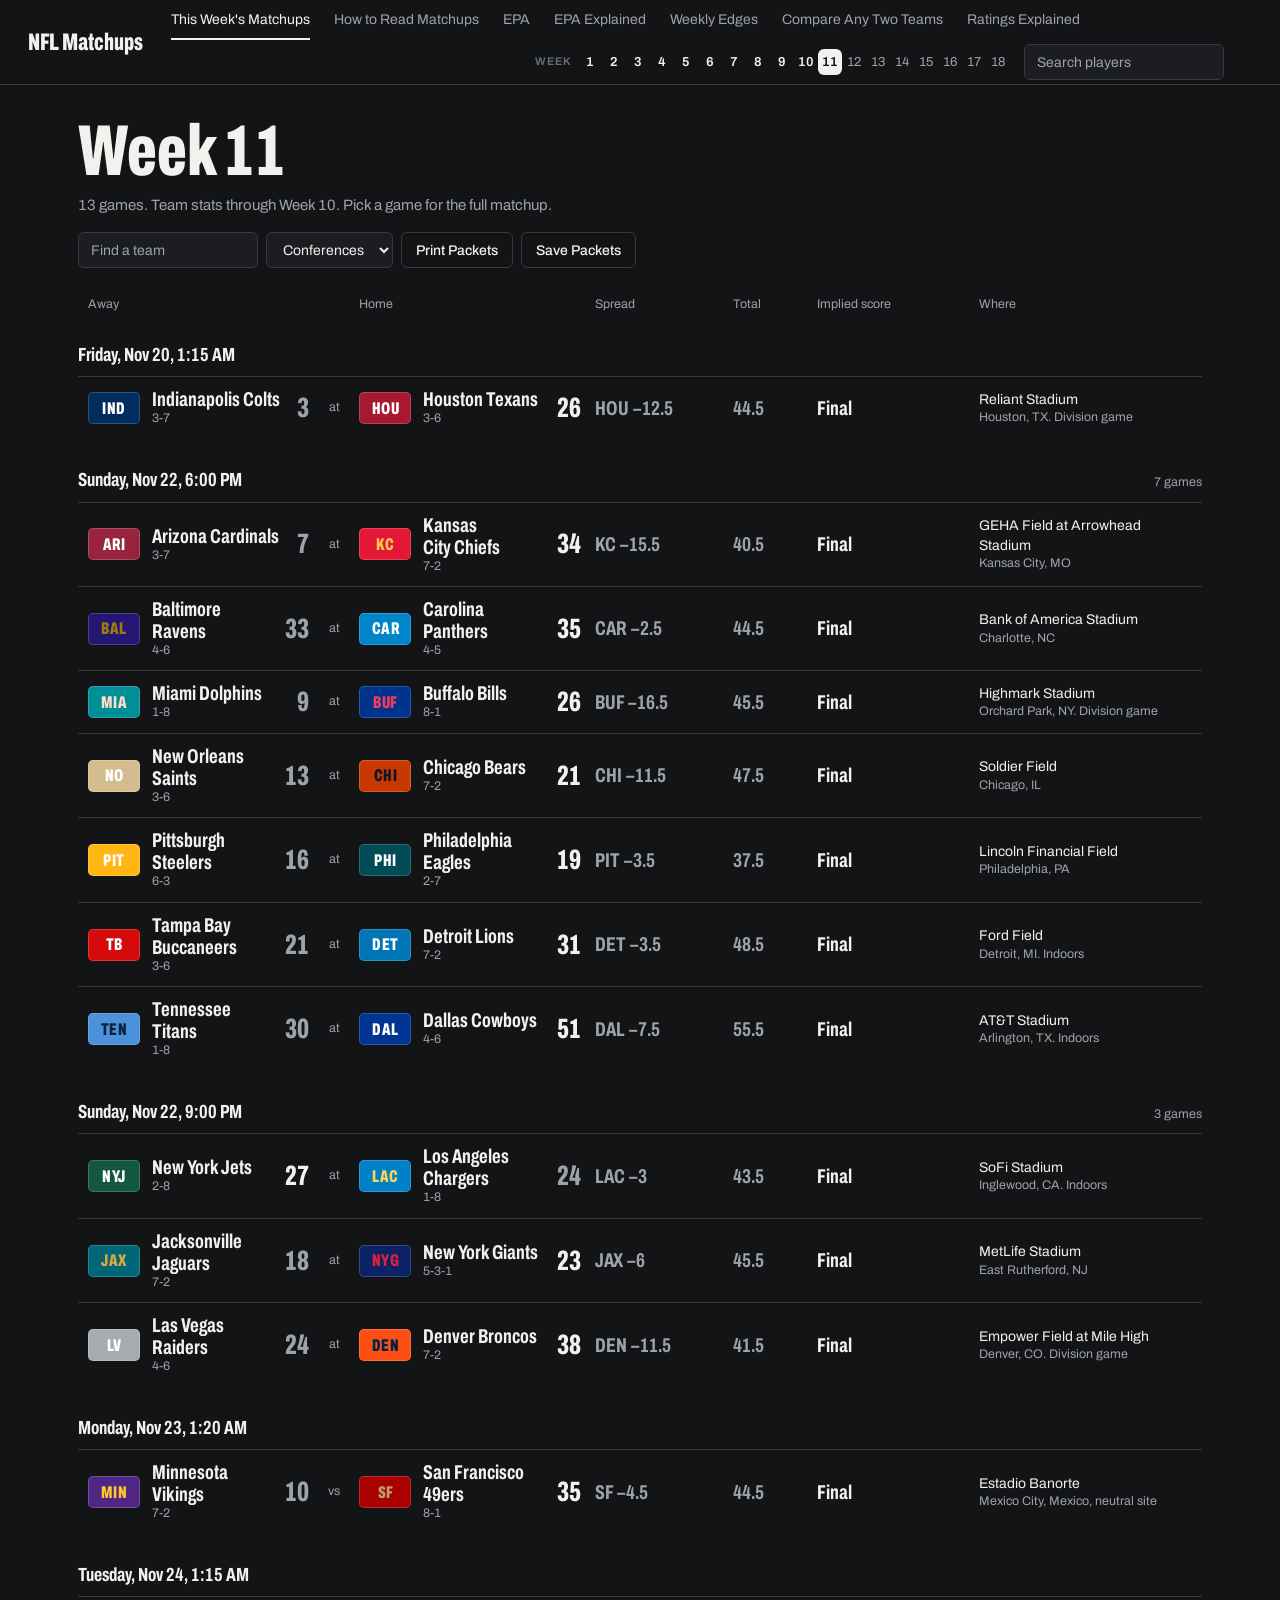
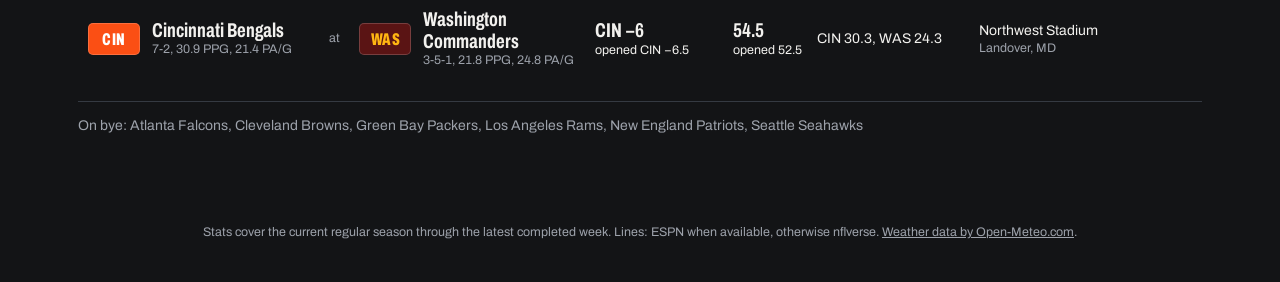
==== index.html @ 1e134bc1 "Player popup: this week's row with the coming opponent's rank Co-Authored-By: Claude Fable 5.2 <nore" ====
<!DOCTYPE html>
<html lang="en">
<head>
<meta charset="UTF-8">
<meta name="viewport" content="width=device-width, initial-scale=1.0">
<link rel="icon" href="favicon.ico" sizes="32x32">
<link rel="icon" href="favicon-192.png" type="image/png" sizes="192x192">
<link rel="apple-touch-icon" href="apple-touch-icon.png">
<title>NFL Matchups</title>
<meta name="description" content="Every NFL game this week on one board: spreads, totals, implied scores and kickoff forecasts, with a full offense-vs-defense breakdown of each matchup.">
<meta property="og:type" content="website">
<meta property="og:site_name" content="NFL Matchups">
<meta property="og:title" content="NFL Matchups">
<meta property="og:description" content="Every NFL game this week on one board: spreads, totals, implied scores and kickoff forecasts, with a full offense-vs-defense breakdown of each matchup.">
<meta property="og:url" content="https://rhyman7.github.io/nfl/">
<meta property="og:image" content="https://rhyman7.github.io/nfl/preview.png">
<meta property="og:image:width" content="1200">
<meta property="og:image:height" content="630">
<meta property="og:image:alt" content="NFL Matchups: every game this week, offense against defense.">
<meta name="twitter:card" content="summary_large_image">
<link rel="preconnect" href="https://fonts.googleapis.com">
<link rel="preconnect" href="https://fonts.gstatic.com" crossorigin>
<link rel="stylesheet" href="https://fonts.googleapis.com/css2?family=Archivo:wdth,wght@62..125,400..800&display=swap">
<link rel="stylesheet" href="style.css?v=202611231915">
</head>
<body data-page="week">
<script src="/site-bar.js"></script>
<header class="topbar">
  <h1><a href="index.html" class="home-link">NFL Matchups</a></h1>
  <nav class="topnav no-print">
    <a href="index.html" class="active"><span class="nav-full">This Week's Matchups</span><span class="nav-short">This Week</span></a>
    <a href="how-to-read.html"><span class="nav-full">How to Read Matchups</span><span class="nav-short">How to Read</span></a>
    <a href="epa.html"><span class="nav-full">EPA</span><span class="nav-short">EPA</span></a>
    <a href="epa-explained.html"><span class="nav-full">EPA Explained</span><span class="nav-short">EPA Explained</span></a>
    <a href="edges.html"><span class="nav-full">Weekly Edges</span><span class="nav-short">Edges</span></a>
    <a href="compare.html"><span class="nav-full">Compare Any Two Teams</span><span class="nav-short">Compare</span></a>
    <a href="ratings.html"><span class="nav-full">Ratings Explained</span><span class="nav-short">Ratings</span></a>
  </nav>
</header>

<main id="app">
  <section class="week-head">
    <div>
      <h2 id="weekTitle" class="week-title">This Week's Matchups</h2>
      <p id="weekSub" class="week-sub"></p>
      <p id="liveNote" class="live-note" hidden></p>
    </div>
    <div class="week-filters">
      <input id="teamSearch" type="search" placeholder="Find a team" aria-label="Find a team">
      <select id="confFilter" aria-label="Conference or division"></select>
      <span id="packetAll" class="packet-actions" hidden>
        <button class="print-btn" type="button" data-pick="print" aria-pressed="false" title="Choose games, then which reports to print">Print Packets</button>
        <button class="print-btn" type="button" data-pick="save" aria-pressed="false" title="Choose games, then which reports to save as one PDF">Save Packets</button>
        <span class="packet-status" aria-live="polite"></span>
      </span>
    </div>
  </section>
  <div id="gameList"><div class="empty-note">Loading games...</div></div>
</main>

<footer class="no-print">
  <p>Stats cover the current regular season through the latest completed week. Lines: ESPN when available, otherwise nflverse. <a href="https://open-meteo.com/" rel="noopener">Weather data by Open-Meteo.com</a>.</p>
</footer>

<script src="teamcolors.js?v=202610191900"></script>
<script src="common.js?v=202611231915"></script>
<script src="live.js?v=202610041900"></script>
<script src="weather.js?v=202611161410"></script>
<script src="matchups.js?v=202611011530"></script>
<script src="packets.js?v=202611132025"></script>
</body>
</html>
---- style.css ----
:root {
  --bg: #131416;
  --panel: #1b1d21;
  --panel-alt: #24272c;
  --border: #353a42;
  --hair: rgba(53, 58, 66, 0.55);
  --text: #f2f1ee;
  --text-dim: #9da2ab;
  --mute: #6b717c;
  --accent: #f2f1ee;
  --accent-soft: #24272c;
  --good: #4ade80;
  --neg: #f87171;
  --good-bg: rgba(74, 222, 128, 0.16);
  --neg-bg: rgba(248, 113, 113, 0.16);
  --live: #dc2626;
  --track: #353a42;
  --radius: 8px;
  --font: "Archivo", "Helvetica Neue", Arial, sans-serif;
  /* a team's colors; each team's element sets its own (teamcolors.js) */
  --tc: #3a3f47;
  --tc-on: #f2f1ee;
  --tc-on2: #f2f1ee;
  --tc-on2s: #f2f1ee;
  --tc-ink: #f2f1ee;
  --tc-inkp: #111318;
}

* { box-sizing: border-box; }

html { -webkit-text-size-adjust: 100%; }

body {
  margin: 0;
  font-family: var(--font);
  font-size: 0.9375rem;
  line-height: 1.4;
  background: var(--bg);
  color: var(--text);
  font-variant-numeric: tabular-nums;
  -webkit-font-smoothing: antialiased;
}

button, input, select { font: inherit; }
[hidden] { display: none !important; }
a { color: inherit; }
:focus-visible { outline: 2px solid var(--text); outline-offset: 2px; }

/* ---------- Top bar ---------- */
.topbar {
  display: grid;
  grid-template-columns: auto minmax(0, 1fr) auto;
  column-gap: 28px;
  align-items: center;
  padding: 0 28px;
  min-height: 64px;
  border-bottom: 1px solid var(--border);
}
.topbar h1 {
  margin: 0;
  font-size: 1.5rem;
  line-height: 1;
  font-stretch: 62%;
  font-weight: 800;
  white-space: nowrap;
}
.home-link { color: inherit; text-decoration: none; }
.topnav { display: flex; align-items: stretch; flex-wrap: wrap; gap: 0 24px; min-height: 64px; }
.topnav a {
  display: flex;
  align-items: center;
  color: var(--text-dim);
  text-decoration: none;
  font-size: 0.875rem;
  white-space: nowrap;
  border-top: 2px solid transparent;
  border-bottom: 2px solid transparent;
}
.topnav > a { min-height: 40px; }
.topnav a:hover { color: var(--text); }
.topnav a.active { color: var(--text); border-bottom-color: var(--accent); }
.topnav .nav-short { display: none; }

/* Week strip: one link per week, right-aligned so the last week sits beside the player
   search. It takes whatever room the top bar has left and scrolls sideways when short. */
.navtools {
  flex: 1 1 auto;      /* wraps to its own row, as one piece, when the first row is full */
  min-width: 0;
  display: flex;
  align-items: center;
  gap: 0 14px;
  min-height: 44px;
}
.weeknav {
  flex: 1 1 auto;
  min-width: 0;
  display: flex;
  align-items: center;
  overflow-x: auto;
  scrollbar-width: none;
}
.topnav.nav-tight .nav-full { display: none; }
.topnav.nav-tight .nav-short { display: inline; }
.weeknav::-webkit-scrollbar { display: none; }
.wk-label {
  flex: none;
  margin-left: auto;   /* pushes the weeks to the right; unlike justify-content it still scrolls */
  padding-right: 6px;
  font-size: 0.6875rem;
  font-weight: 600;
  letter-spacing: 0.08em;
  text-transform: uppercase;
  color: var(--mute);
}
.topnav .weeknav a {
  position: relative;
  flex: none;
  justify-content: center;
  min-width: 24px;
  height: 26px;
  padding: 0 3px;
  border: 0;
  border-radius: 6px;
  font-size: 0.8125rem;
  font-weight: 600;
  color: var(--text);
}
.topnav .weeknav a.next { font-weight: 400; color: var(--text-dim); }
.topnav .weeknav a.now { box-shadow: inset 0 0 0 1px var(--text-dim); }
.topnav .weeknav a:hover { background: var(--panel-alt); color: var(--text); }
.topnav .weeknav a.sel { background: var(--accent); color: var(--bg); box-shadow: none; }
.wk-pre { position: absolute; width: 1px; height: 1px; overflow: hidden; clip-path: inset(50%); white-space: nowrap; }
.navtools .psearch { flex: none; margin-left: 0; }

.league-link {
  display: inline-flex;
  align-items: center;
  height: 36px;
  padding: 0 14px;
  border: 1px solid var(--accent);
  border-radius: 6px;
  color: var(--text);
  text-decoration: none;
  font-size: 0.875rem;
  font-weight: 500;
  white-space: nowrap;
}
.league-link:hover { background: var(--panel-alt); }

main {
  max-width: 1180px;
  margin: 0 auto;
  padding: 32px 28px 56px;
}

/* ---------- Buttons and fields ---------- */
.print-btn {
  display: inline-flex;
  align-items: center;
  height: 36px;
  padding: 0 14px;
  background: transparent;
  color: var(--text);
  border: 1px solid var(--border);
  border-radius: 6px;
  font-size: 0.875rem;
  font-weight: 500;
  text-decoration: none;
  white-space: nowrap;
  cursor: pointer;
}
.print-btn:hover { background: var(--panel-alt); }
.print-btn:disabled { opacity: 0.5; cursor: default; }
a.pdf-btn[hidden] { display: none; }
.bar-actions { display: flex; gap: 8px; flex-wrap: wrap; justify-content: flex-end; }
.print-btn-single { height: 32px; }

.week-filters input[type="search"], .week-filters select, .picker select, .psearch input,
.prop-inputs select, .prop-inputs input {
  height: 36px;
  padding: 0 12px;
  background: var(--panel);
  color: var(--text);
  border: 1px solid var(--border);
  border-radius: 6px;
  font-size: 0.875rem;
}
.week-filters input::placeholder, .psearch input::placeholder { color: var(--text-dim); }

/* ---------- Team block ---------- */
.slab {
  display: inline-grid;
  place-items: center;
  flex: none;
  width: 52px;
  height: 32px;
  border-radius: 5px;
  background: var(--tc);
  color: var(--tc-on2);
  font-size: 1.0625rem;
  line-height: 1;
  font-stretch: 62%;
  font-weight: 800;
  letter-spacing: 0.02em;
  box-shadow: inset 0 0 0 1px rgba(255, 255, 255, 0.18);
  -webkit-print-color-adjust: exact;
  print-color-adjust: exact;
}
.slab.long { font-size: 0.875rem; letter-spacing: 0; }
.tc { color: var(--tc-ink); }

/* ---------- AP rank tag ---------- */
.ap-rank {
  display: inline-block;
  margin-right: 5px;
  font-size: 0.68em;
  font-weight: 600;
  font-stretch: 100%;
  opacity: 0.75;
  vertical-align: 0.1em;
}

/* ---------- Week board ---------- */
.week-head {
  display: flex;
  justify-content: space-between;
  align-items: flex-end;
  gap: 16px 24px;
  flex-wrap: wrap;
  margin-bottom: 28px;
}
.week-title { margin: 0; font-size: 4.5rem; line-height: 0.95; font-stretch: 62%; font-weight: 800; }
.week-sub { margin: 10px 0 0; color: var(--text-dim); }
.week-filters { display: flex; gap: 8px; align-items: center; flex-wrap: wrap; }
.week-filters input[type="search"] { width: 180px; }
.ranked-toggle { display: flex; gap: 8px; align-items: center; min-height: 36px; padding: 0 6px; font-size: 0.875rem; cursor: pointer; }
.ranked-toggle input { width: 18px; height: 18px; margin: 0; accent-color: var(--text); }
.live-note { margin: 6px 0 0; font-size: 0.8125rem; color: var(--text); }

.board-cols, .game-row {
  display: grid;
  grid-template-columns: minmax(0, 1.35fr) 22px minmax(0, 1.35fr) 124px 70px 148px minmax(0, 1.3fr);
  column-gap: 14px;
  align-items: center;
}
.board-cols { padding: 0 10px; font-size: 0.78rem; color: var(--text-dim); }
.day-label {
  display: flex;
  align-items: baseline;
  gap: 10px;
  margin: 0;
  padding: 28px 0 8px;
  font-size: 1.1875rem;
  font-stretch: 68%;
  font-weight: 700;
}
.day-count { margin-left: auto; font-size: 0.78rem; font-weight: 400; font-stretch: 100%; color: var(--text-dim); }
.game-row {
  padding: 11px 10px;
  border-top: 1px solid var(--border);
  color: var(--text);
  text-decoration: none;
}
.game-row:hover { background: var(--panel); }
.gr-team { display: flex; align-items: center; gap: 12px; min-width: 0; }
.gr-tx { min-width: 0; flex: 1; }
.gr-name { font-size: 1.25rem; line-height: 1.1; font-stretch: 68%; font-weight: 700; text-wrap: balance; }
.gr-sub { font-size: 0.78rem; color: var(--text-dim); }
.gr-score { margin-left: auto; font-size: 1.75rem; line-height: 1; font-stretch: 62%; font-weight: 800; }
.gr-team.lost .gr-score { color: var(--text-dim); }
.gr-at { text-align: center; font-size: 0.78rem; color: var(--text-dim); }
.gr-big { font-size: 1.25rem; line-height: 1.15; font-stretch: 68%; font-weight: 700; }
.gr-move { color: var(--accent); }
.game-row.done .gr-spread, .game-row.done .gr-total { color: var(--text-dim); }
/* a later week's games (week strip) are a plain list, not links */
.game-row.upcoming, .game-row.upcoming:hover { background: none; cursor: default; }
.gr-implied, .gr-where { min-width: 0; font-size: 0.875rem; }
.gr-note { color: var(--text); }
.ou-pre, .imp-pre { display: none; }
.game-sit { color: var(--text); }
.poss { margin-left: 6px; font-size: 0.6em; vertical-align: 0.2em; }
.hero-score .poss { margin-left: 8px; font-size: 0.875rem; vertical-align: middle; }
.bye-note { margin: 20px 0 0; padding-top: 14px; border-top: 1px solid var(--border); color: var(--text-dim); font-size: 0.875rem; }

/* ---------- Matchup page: scorebug ---------- */
.matchup-bar { display: flex; justify-content: space-between; align-items: center; gap: 12px; flex-wrap: wrap; margin-bottom: 16px; }
.back-link { color: var(--text-dim); text-decoration: none; font-size: 0.875rem; }
.back-link:hover { color: var(--text); }
.mh-week { margin-bottom: 8px; font-size: 0.875rem; color: var(--text-dim); }
.game-hero {
  display: grid;
  grid-template-columns: minmax(0, 1fr) 280px minmax(0, 1fr);
  border: 1px solid var(--border);
  border-radius: var(--radius);
  overflow: hidden;
}
.hero-team {
  display: grid;
  grid-template-columns: minmax(0, 1fr) auto;
  grid-template-areas: "side side" "name score" "rec rec";
  align-content: center;
  align-items: center;
  gap: 6px 16px;
  padding: 26px 30px;
  min-width: 0;
  background: var(--tc);
  color: var(--tc-on2);
  -webkit-print-color-adjust: exact;
  print-color-adjust: exact;
}
.hero-team[data-side="home"] {
  grid-template-columns: auto minmax(0, 1fr);
  grid-template-areas: "side side" "score name" "rec rec";
  text-align: right;
}
.hero-side { grid-area: side; font-size: 0.8125rem; font-weight: 600; color: var(--tc-on2s); }
.hero-name { grid-area: name; min-width: 0; font-size: 2.875rem; line-height: 0.95; font-stretch: 62%; font-weight: 800; text-wrap: balance; overflow-wrap: break-word; }
.hero-rec { grid-area: rec; font-size: 0.875rem; font-weight: 500; color: var(--tc-on2s); }
.hero-score { grid-area: score; font-size: 3.75rem; line-height: 0.9; font-stretch: 62%; font-weight: 800; }
.hero-score[hidden] { display: none; }
.hero-score.lost { opacity: 0.6; }
.hero-mid {
  display: flex;
  flex-direction: column;
  align-items: center;
  justify-content: center;
  gap: 2px;
  padding: 22px 16px;
  background: var(--panel);
  text-align: center;
}
.hero-live { margin-bottom: 8px; font-size: 0.875rem; font-weight: 600; }
.hero-line { font-size: 2.75rem; line-height: 1; font-stretch: 62%; font-weight: 800; }
.hero-total { margin-top: 4px; font-size: 1.375rem; font-stretch: 68%; font-weight: 700; }
.hero-info { font-size: 0.78rem; color: var(--text-dim); }
.hero-implied { margin-top: 8px; }
.hero-move { color: var(--accent); }
.hero-facts {
  display: flex;
  flex-wrap: wrap;
  justify-content: space-between;
  gap: 6px 24px;
  padding: 12px 4px;
  border-bottom: 1px solid var(--border);
  font-size: 0.875rem;
  color: var(--text-dim);
}
.hero-ref { padding: 8px 4px 0; font-size: 0.78rem; color: var(--text-dim); }
/* the value board's line, bets and links under the header (from fb-value-board's feed) */
.hero-board {
  display: flex; flex-wrap: wrap; align-items: baseline; gap: 6px 18px;
  margin-top: 10px; padding: 10px 12px; border: 1px solid var(--border); border-radius: 6px;
  font-size: 0.875rem; color: var(--text-dim);
}
.hero-board b { color: var(--text); }
.vb-lbl { font-weight: 700; color: var(--text); text-transform: uppercase; letter-spacing: 0.04em; font-size: 0.72rem; }
.vb-bet { white-space: nowrap; color: var(--text); font-weight: 600; padding: 1px 6px; border-radius: 4px; background: rgba(250, 204, 21, 0.16); }
.vb-none { color: var(--text-dim); }
.vb-links { margin-left: auto; }
.vb-links a { color: var(--accent); }
.gr-board { margin-top: 3px; font-size: 0.74rem; color: var(--text-dim); }
.gr-board b { color: var(--text); font-weight: 600; }
.gr-board .vb-bet { font-size: 0.72rem; padding: 0 4px; }
.prop-note { margin-top: 6px; }
@media print { .hero-board, .gr-board { display: none !important; } }

/* ---------- Sections, head to head, betting ---------- */
.section-title { margin: 40px 0 12px; font-size: 1.625rem; line-height: 1.1; font-stretch: 62%; font-weight: 800; }
.edge-grid { display: grid; grid-template-columns: repeat(2, minmax(0, 1fr)); gap: 16px; }
.edge-panel {
  min-width: 0;
  padding: 18px 20px 12px;
  background: var(--panel);
  border: 1px solid var(--border);
  border-radius: var(--radius);
  overflow-x: auto;
}
.edge-panel h4 { margin: 0 0 14px; font-size: 1.0625rem; font-weight: 600; }
.tape {
  display: grid;
  grid-template-columns: 104px 92px minmax(0, 1fr) minmax(0, 1fr) 92px 44px;
  column-gap: 10px;
  align-items: center;
  padding: 7px 0;
  border-top: 1px solid var(--hair);
  font-size: 0.875rem;
}
.tape-h { padding-top: 0; border-top: 0; font-size: 0.78rem; color: var(--text-dim); }
.tape .lbl { color: var(--text-dim); }
.tape .num { text-align: right; }
.tape .edge b { white-space: nowrap; font-size: 0.9375rem; font-stretch: 68%; font-weight: 700; }
.tape .edge .even { color: var(--text-dim); }
.rk { color: var(--text-dim); font-size: 0.78rem; }
.tl { display: flex; justify-content: flex-end; padding-right: 3px; border-right: 1px solid var(--text); }
.tr { display: flex; }
.tb { display: block; height: 10px; border-radius: 2px; background: var(--mute); -webkit-print-color-adjust: exact; print-color-adjust: exact; }
.tb.on { background: var(--tc-ink); }
.edge-key { max-width: 78ch; margin: 10px 0 0; font-size: 0.78rem; color: var(--text-dim); }
.tape-group {
  padding: 14px 0 4px;
  font-size: 0.6875rem;
  font-weight: 600;
  letter-spacing: 0.08em;
  text-transform: uppercase;
  color: var(--text-dim);
}

/* ---------- How to Read Matchups ---------- */
.learn-lede b { color: var(--text); }
.learn-controls { align-items: center; }
.learn-lbl { font-size: 0.8125rem; color: var(--text-dim); }
.learn-controls select { height: 36px; padding: 0 12px; background: var(--panel); color: var(--text); border: 1px solid var(--border); border-radius: 6px; font-size: 0.875rem; }
.learn-btn { display: inline-flex; align-items: center; height: 36px; padding: 0 14px; background: var(--text); color: var(--bg); border-radius: 6px; font-size: 0.875rem; font-weight: 600; text-decoration: none; white-space: nowrap; }
.learn-btn:hover { filter: brightness(0.92); }
.learn-jump { display: flex; flex-wrap: wrap; gap: 8px; margin: -8px 0 36px; }
.learn-jump a { display: inline-flex; align-items: center; gap: 8px; min-height: 36px; padding: 0 12px; border: 1px solid var(--border); border-radius: 6px; color: var(--text-dim); font-size: 0.8125rem; text-decoration: none; }
.learn-jump a:hover { color: var(--text); background: var(--panel-alt); }
.learn-jump .lm { background: var(--panel-alt); color: var(--text); }
.lm { display: inline-grid; place-items: center; flex: none; width: 22px; height: 22px; border-radius: 11px; background: var(--text); color: var(--bg); font-size: 0.6875rem; font-weight: 800; font-stretch: 100%; line-height: 1; letter-spacing: 0; text-transform: none; vertical-align: middle; }
.lm-in { width: 18px; height: 18px; border-radius: 9px; font-size: 0.625rem; margin-left: 4px; }
.learn-sec { margin-bottom: 48px; scroll-margin-top: 16px; }
.learn-head { display: flex; flex-wrap: wrap; align-items: baseline; gap: 4px 12px; margin-bottom: 14px; }
.learn-num { font-size: 0.8125rem; font-weight: 700; color: var(--mute); }
.learn-head h3 { margin: 0; font-size: 1.9rem; line-height: 1; font-stretch: 68%; font-weight: 800; }
.learn-sub { font-size: 0.875rem; color: var(--text-dim); }
.learn-row { display: flex; flex-wrap: wrap; align-items: flex-start; gap: 24px; }
.learn-ex { flex: 999 1 600px; min-width: 0; }
.learn-notes { flex: 1 1 320px; margin: 0; padding: 0; list-style: none; display: flex; flex-direction: column; gap: 14px; }
.learn-notes li { display: grid; grid-template-columns: 26px minmax(0, 1fr); gap: 10px; }
.learn-notes b { display: block; font-size: 0.9375rem; }
.learn-row.wide { flex-direction: column; align-items: stretch; }
.learn-row.wide .learn-ex { flex: none; width: 100%; }
.learn-row.wide .learn-notes { flex: none; display: grid; grid-template-columns: repeat(auto-fit, minmax(260px, 1fr)); gap: 16px 24px; }
.learn-notes p { margin: 2px 0 0; font-size: 0.875rem; color: var(--text-dim); line-height: 1.5; }
.learn-gloss { display: grid; grid-template-columns: repeat(auto-fit, minmax(240px, 1fr)); gap: 10px; margin-top: 18px; }
.learn-gloss div { padding: 12px 14px; background: var(--panel); border: 1px solid var(--hair); border-radius: var(--radius); }
.learn-gloss b { display: block; font-size: 0.875rem; }
.learn-gloss span { font-size: 0.8125rem; color: var(--text-dim); }
.learn-card { margin: 0; }
.learn-card .usage-block { margin-bottom: 0; }
.learn-split { display: flex; flex-wrap: wrap; gap: 14px; align-items: flex-start; }
.learn-split > .learn-card { flex: 1 1 340px; min-width: 0; }
.learn-tip { flex: 1 1 300px; min-width: 0; padding: 12px 12px 10px; background: var(--panel-alt); border: 1px solid var(--border); border-radius: var(--radius); overflow-x: auto; }
.learn-tip table { width: auto; min-width: 100%; font-size: 0.8125rem; }
.learn-tip th, .learn-tip td { padding: 3px 7px; }
.learn-tip .ptip-foot { display: none; }
.learn-prop { margin: 10px 0 0; font-size: 0.875rem; }
.learn-sum { display: flex; flex-wrap: wrap; align-items: center; justify-content: space-between; gap: 12px 24px; padding: 18px 20px; background: var(--panel); border: 1px solid var(--border); border-radius: var(--radius); }
.learn-sum > div { flex: 1 1 520px; }
.learn-sum b { font-size: 1.0625rem; }
.learn-sum p { margin: 4px 0 0; color: var(--text-dim); line-height: 1.5; }

/* Pace and tendency (matchup page, under Head to Head) */
.pace-panel {
  margin-top: 16px;
  padding: 16px 20px 12px;
  background: var(--panel);
  border: 1px solid var(--border);
  border-radius: var(--radius);
}
.pace-head { display: flex; flex-wrap: wrap; align-items: baseline; justify-content: space-between; gap: 4px 16px; margin-bottom: 6px; }
.pace-head h4 { margin: 0; font-size: 1.0625rem; font-weight: 600; }
.pace-sum { font-size: 0.8125rem; color: var(--text-dim); }
.pace-sum b { color: var(--text); }
.pace-scroll { overflow-x: auto; }
.pace-panel table { min-width: 520px; }
.pace-team { display: inline-flex; align-items: center; gap: 10px; }
.pace-team .slab { width: 44px; height: 26px; font-size: 0.9375rem; }

/* Usage (team card) */
.usage-block { margin: 0 0 20px; }
.usage-block > h4 { margin: 0 0 4px 8px; font-size: 0.9375rem; font-weight: 600; }
.usage-block th, .usage-block td { padding: 7px 6px; }
.usage-block .pos-cell { font-size: 0.78rem; color: var(--text-dim); }
.share { display: inline-block; width: 64px; height: 8px; margin-right: 8px; vertical-align: 1px; border-radius: 2px; background: var(--track); }
.share i { display: block; height: 8px; border-radius: 2px; background: var(--tc-ink); -webkit-print-color-adjust: exact; print-color-adjust: exact; }
.trend { color: var(--text-dim); white-space: nowrap; }
.trend.up { color: #7cb6ff; }
.trend.down { color: #ff9a5c; }
.usage-carries { display: flex; flex-wrap: wrap; align-items: center; gap: 8px; margin: 10px 0 0 8px; }
.usage-carries .lbl { font-size: 0.8125rem; color: var(--text-dim); }
.usage-chip { display: inline-flex; align-items: center; gap: 8px; min-height: 32px; padding: 0 12px; border: 1px solid var(--border); border-radius: 6px; font-size: 0.8125rem; }
.usage-block .bet-note { margin-left: 8px; }
.edge-table td { padding: 7px 6px; }
.edge-table td.lbl { color: var(--text-dim); }

.bet-panel { padding-bottom: 10px; }
.bet-panel h4 { margin: 0; font-size: 1.375rem; line-height: 1.1; font-stretch: 68%; font-weight: 700; color: var(--tc-ink); }
.bet-chips {
  display: grid;
  grid-template-columns: repeat(6, minmax(0, 1fr));
  gap: 12px;
  margin: 12px 0 14px;
  padding: 12px 0;
  border-top: 1px solid var(--border);
  border-bottom: 1px solid var(--border);
}
.bet-chip { display: flex; flex-direction: column; gap: 1px; min-width: 0; }
.bet-chip .lbl { font-size: 0.78rem; color: var(--text-dim); }
.bet-chip b { font-size: 1.1875rem; font-stretch: 68%; font-weight: 700; }
.bet-chip .rk { min-height: 1.1em; }
.tag {
  display: inline-block;
  min-width: 22px;
  padding: 1px 6px;
  border-radius: 4px;
  font-size: 0.75rem;
  font-weight: 700;
  text-align: center;
}
.tag.W { background: var(--good-bg); color: var(--good); }
.tag.L { background: var(--neg-bg); color: var(--neg); }
.tag.P { background: var(--track); color: var(--text-dim); }

/* ---------- Tables ---------- */
table { width: 100%; border-collapse: collapse; font-size: 0.875rem; }
th, td { padding: 7px 8px; text-align: left; white-space: nowrap; }
th { color: var(--text-dim); font-size: 0.78rem; font-weight: 500; border-bottom: 1px solid var(--border); }
td { border-bottom: 1px solid var(--hair); }
tbody tr:last-child td { border-bottom: 0; }
td.num, th.num { text-align: right; }

/* ---------- Team card ---------- */
#teamCards, .m-cards { display: flex; flex-direction: column; gap: 20px; }
.team-card {
  padding: 22px 24px 24px;
  background: var(--panel);
  border: 1px solid var(--border);
  border-radius: var(--radius);
}
.team-card-header { display: flex; align-items: center; gap: 16px 28px; flex-wrap: wrap; margin-bottom: 18px; }
.team-name-block { display: flex; align-items: center; gap: 14px; flex-wrap: wrap; min-width: 0; margin-right: auto; }
.team-name-block h2 { margin: 0; font-size: 2rem; line-height: 1; font-stretch: 62%; font-weight: 800; color: var(--tc-ink); }
.record { font-size: 1.375rem; line-height: 1; font-stretch: 68%; font-weight: 700; }
.record b { font-weight: inherit; }
.record .conf { margin-left: 8px; font-size: 0.875rem; font-stretch: 100%; font-weight: 400; color: var(--text-dim); }
.rating-badges { display: flex; gap: 28px; }
.badge { display: flex; flex-direction: column; gap: 1px; }
.badge .label { font-size: 0.78rem; color: var(--text-dim); }
.badge .value { font-size: 1.1875rem; font-stretch: 68%; font-weight: 700; }
.pos, .badge .value.pos { color: var(--good); }
.neg, .badge .value.neg { color: var(--neg); }

.stat-columns { display: grid; grid-template-columns: minmax(0, 1fr) 200px minmax(0, 1fr); gap: 14px; margin-bottom: 22px; }
.stat-col { padding: 16px; background: var(--panel-alt); border-radius: 6px; }
.stat-col h3 { margin: 0 0 10px; font-size: 0.9375rem; font-weight: 600; text-align: center; }
.gauges { display: flex; gap: 10px 40px; justify-content: center; flex-wrap: wrap; }
.gauge-block { width: 120px; text-align: center; }
.g-track { stroke: var(--track); }
.g-arc { stroke: var(--tc-ink); }
.g-needle { stroke: var(--text); }
.g-hub { fill: var(--text); }
.gauge-value { font-size: 1.625rem; line-height: 1.1; font-stretch: 62%; font-weight: 800; }
.gauge-label, .gauge-rank { font-size: 0.78rem; color: var(--text-dim); }
.mini-stats {
  display: grid;
  grid-template-columns: repeat(3, minmax(0, 1fr));
  gap: 8px;
  margin-top: 14px;
  padding-top: 12px;
  border-top: 1px solid var(--border);
  text-align: center;
}
.mini-stat .val { font-size: 1.1875rem; font-stretch: 68%; font-weight: 700; }
.mini-stat .lbl, .mini-stat .avg { font-size: 0.78rem; color: var(--text-dim); }
.center-col { display: flex; flex-direction: column; justify-content: center; gap: 14px; text-align: center; }
.rank-line .lbl { font-size: 0.78rem; color: var(--text-dim); }
.rank-line .val { font-size: 1.375rem; font-stretch: 68%; font-weight: 700; }
.rank-line .val span { font-size: 0.875rem; font-stretch: 100%; font-weight: 500; color: var(--text-dim); }

.tables-row { display: grid; grid-template-columns: repeat(3, minmax(0, 1fr)); gap: 20px; margin-bottom: 20px; }
.table-block { min-width: 0; overflow-x: auto; }
.table-block h4 { margin: 0 0 4px 8px; font-size: 0.9375rem; font-weight: 600; }
.tables-row th, .tables-row td { padding: 7px 6px; }
.tables-row td:first-child { white-space: normal; }
/* a table carrying the value board's Typical column (Nov 18, 2026) has one more column to fit */
.tables-row .has-typ th, .tables-row .has-typ td { padding: 7px 3px; }
.tables-row .has-typ th { font-size: 0.72rem; }
td.typ { color: var(--text); font-weight: 600; }
.defpos-row { display: grid; grid-template-columns: repeat(2, minmax(0, 1fr)); gap: 10px; }
.defpos-block {
  display: grid;
  grid-template-columns: minmax(0, 1.2fr) minmax(0, 3fr);
  gap: 8px;
  align-items: baseline;
  padding: 10px 14px;
  background: var(--panel-alt);
  border-radius: 6px;
}
.defpos-block h4 { margin: 0; font-size: 0.875rem; font-weight: 600; }
.defpos-stats { display: grid; grid-template-columns: repeat(3, minmax(0, 1fr)); gap: 8px; }
.defpos-stats .item { display: flex; align-items: baseline; gap: 5px; }
.defpos-stats .item .val { font-size: 1.125rem; font-stretch: 68%; font-weight: 700; }
.defpos-stats .item .lbl { font-size: 0.78rem; color: var(--text-dim); }

/* ---------- Team vs Team picker ---------- */
.matchup-picker { display: flex; align-items: flex-end; gap: 16px; flex-wrap: wrap; margin-bottom: 28px; }
.picker { display: flex; flex-direction: column; gap: 6px; }
.picker label { font-size: 0.78rem; color: var(--text-dim); }
.picker select { min-width: 240px; cursor: pointer; }
.vs { padding-bottom: 8px; font-size: 0.875rem; color: var(--text-dim); }
.matchup-picker .print-btn { margin-left: auto; }

footer { padding: 20px 28px 28px; text-align: center; font-size: 0.78rem; color: var(--text-dim); }
.empty-note { padding: 20px; text-align: center; font-size: 0.875rem; color: var(--text-dim); }
.empty-note a { color: var(--text); }
.print-hide { display: none !important; }

/* ---------- Live scores and box score ---------- */
.live-badge, .final-badge {
  display: inline-block;
  padding: 1px 6px;
  border-radius: 4px;
  font-size: 0.72rem;
  font-weight: 700;
  font-stretch: 100%;
  line-height: 1.4;
  vertical-align: 0.15em;
}
.live-badge { background: var(--live); color: #fff; }
.final-badge { background: var(--panel-alt); color: var(--text-dim); border: 1px solid var(--border); }
.live-dot {
  display: inline-block;
  align-self: center;
  width: 8px;
  height: 8px;
  border-radius: 50%;
  background: #ef4444;
  animation: live-pulse 1.6s ease-in-out infinite;
}
@keyframes live-pulse { 0%, 100% { opacity: 1; } 50% { opacity: 0.35; } }
@media (prefers-reduced-motion: reduce) { .live-dot { animation: none; } }

.boxscore { margin-top: 4px; }
.boxscore .section-title .live-badge, .boxscore .section-title .final-badge { margin-left: 8px; }
.box-status { margin-left: 4px; font-size: 0.875rem; font-stretch: 100%; font-weight: 500; }
.box-grid { display: grid; grid-template-columns: repeat(2, minmax(0, 1fr)); gap: 16px; margin-bottom: 16px; }
.box-table { width: 100%; }
.box-table td.tot { border-left: 1px solid var(--border); }
.box-sub + .box-sub { margin-top: 12px; }
.box-sub-title { margin: 2px 0 2px 6px; font-size: 0.8125rem; font-weight: 600; color: var(--text-dim); }
.box-players-table td:first-child { white-space: normal; }
.box-lastplay { margin-top: 10px; font-size: 0.8125rem; color: var(--text-dim); }
.box-lastplay span { color: var(--text); font-weight: 600; }
.box-scoring { margin-bottom: 4px; }
.box-scoring td.play-text { white-space: normal; }

/* ---------- Print all page ---------- */
.print-status { color: var(--text-dim); font-size: 0.875rem; }
.print-matchup { margin-bottom: 40px; padding-bottom: 28px; border-bottom: 1px dashed var(--border); }
.print-matchup:last-child { border-bottom: none; }

/* ---------- Player game logs and team games ---------- */
.plink, .tlink {
  margin: 0;
  padding: 0;
  background: none;
  border: 0;
  font: inherit;
  color: inherit;
  cursor: pointer;
  text-align: inherit;
  text-decoration: underline dotted;
  text-decoration-thickness: 1px;
  text-decoration-color: var(--mute);
  text-underline-offset: 3px;
}
.tlink { text-decoration-color: currentColor; text-underline-offset: 0.12em; }
.plink:hover, .tlink:hover { text-decoration-style: solid; text-decoration-color: currentColor; }

.ptip {
  position: fixed;
  z-index: 60;
  max-width: calc(100vw - 16px);
  padding: 12px 12px 8px;
  background: var(--panel-alt);
  border: 1px solid var(--border);
  border-radius: var(--radius);
  box-shadow: 0 10px 28px rgba(0, 0, 0, 0.5);
  pointer-events: none;
}
.ptip table { width: auto; min-width: 100%; font-size: 0.8125rem; }
.ptip th, .ptip td { padding: 3px 7px; }
.ptip-head { display: flex; justify-content: space-between; align-items: baseline; gap: 16px; margin-bottom: 6px; }
.ptip-head b { font-size: 1.125rem; font-stretch: 68%; font-weight: 700; }
.ptip-head span { font-size: 0.78rem; color: var(--text-dim); }
.ptip-foot { margin-top: 6px; font-size: 0.75rem; color: var(--text-dim); }
.ptip td.rnk { color: var(--text-dim); }
.ptip tr.ptip-next td { border-top: 1px solid var(--border); }
.ptip tr.ptip-next td.rnk { color: var(--text); font-weight: 700; }
.ptip-next-note { color: var(--text-dim); font-style: italic; }
.ptip-rnk { width: 0; min-width: 100%; }
.learn-tip .ptip-rnk { display: block; width: auto; }
td.fp { font-weight: 700; }
.ttip td { white-space: nowrap; }

/* ---------- Defense dial popups (dpPassHtml / dpRushHtml in the page script) ---------- */
.gauge-block.dpop { cursor: pointer; border-radius: var(--radius); outline-offset: 2px; }
.defpos-block.dpop { cursor: pointer; outline-offset: 2px; }
.defpos-block.dpop h4 { text-decoration: underline dotted; text-underline-offset: 3px; text-decoration-color: var(--text-dim); }
.defpos-block.dpop:hover h4, .defpos-block.dpop[aria-expanded="true"] h4 { text-decoration-color: currentColor; }
.gauge-block.dpop .gauge-label { text-decoration: underline dotted; text-underline-offset: 3px; text-decoration-color: var(--text-dim); }
.gauge-block.dpop:hover .gauge-label, .gauge-block.dpop[aria-expanded="true"] .gauge-label { text-decoration-color: currentColor; }
.ptip.dtip { pointer-events: auto; max-width: min(600px, calc(100vw - 16px)); max-height: calc(100vh - 16px); overflow-y: auto; }
.ptip.dtip-backs { pointer-events: none; z-index: 61; min-width: 220px; }
.dtip td { white-space: nowrap; vertical-align: top; }
.dtip tr.dp-g > td { border-top: 1px solid var(--border); }
.dtip tbody tr:first-child > td { border-top: 0; }
.dtip tr.dp-more > td { border-top: 0; padding-top: 0; }
.dtip tfoot td { border-top: 1px solid var(--border); color: var(--text-dim); }
.dtip tfoot td b { color: var(--text); }
.dtip .dp-dim { color: var(--text-dim); }
.dtip .dp-pos { font-size: 0.72rem; color: var(--text-dim); }
.table-block .pt-pos { font-size: 0.72rem; font-weight: 600; letter-spacing: 0.02em; color: var(--text-dim); }
.dtip tr.dp-row { cursor: pointer; }
.dtip tr.dp-row:hover > td, .dtip tr.dp-row.on > td, .dtip tr.dp-row:focus-visible > td { background: var(--panel); }
.dtip tr.dp-row:focus-visible { outline: 2px solid var(--text-dim); outline-offset: -2px; }
.dtip tr.dp-sub > td { padding-top: 8px; font-size: 0.72rem; text-transform: uppercase; letter-spacing: 0.04em; color: var(--text-dim); }

.plog {
  position: fixed;
  inset: 0;
  z-index: 70;
  display: flex;
  align-items: center;
  justify-content: center;
  padding: 16px;
  background: rgba(8, 9, 10, 0.72);
}
.plog[hidden], .ptip[hidden] { display: none; }
body.plog-open { overflow: hidden; }
.plog-card {
  display: flex;
  flex-direction: column;
  width: min(880px, 100%);
  max-height: calc(100vh - 32px);
  background: var(--panel);
  border: 1px solid var(--border);
  border-radius: var(--radius);
  box-shadow: 0 18px 48px rgba(0, 0, 0, 0.55);
}
.plog-top { display: flex; justify-content: space-between; align-items: flex-start; gap: 12px; padding: 18px 20px 12px; }
.plog-top h3 { margin: 0; font-size: 1.625rem; line-height: 1.1; font-stretch: 62%; font-weight: 800; }
.plog-sub { margin-top: 4px; font-size: 0.875rem; color: var(--text-dim); }
.plog-close {
  flex: none;
  width: 36px;
  height: 36px;
  background: transparent;
  color: var(--text);
  border: 1px solid var(--border);
  border-radius: 6px;
  cursor: pointer;
}
.plog-close:hover { background: var(--panel-alt); }
.plog-scroll { overflow: auto; padding: 0 20px; -webkit-overflow-scrolling: touch; }
.plog-scroll th.grp { text-align: center; color: var(--text); }
.plog-scroll .gstart { border-left: 1px solid var(--border); }
.res.pos { color: var(--good); }
.res.neg { color: var(--neg); }
.plog-note { padding: 10px 20px 16px; font-size: 0.78rem; color: var(--text-dim); }
.plog-note a, .tg-card .empty-note a { color: var(--text); }

.tg-card .plog-scroll { padding-bottom: 4px; }
.tg-table td { vertical-align: top; }
.tg-table td:nth-child(-n+3) { white-space: nowrap; }
.tg-row { cursor: pointer; }
.tg-row:hover td, .tg-row:focus-within td { background: var(--panel-alt); }
.tg-name { font-weight: 600; }
.tg-line { font-size: 0.8125rem; color: var(--text-dim); white-space: nowrap; }
.tg-line b { color: var(--text); }
.tg-open, .tg-back {
  padding: 0;
  background: none;
  border: 0;
  font: inherit;
  font-size: 0.8125rem;
  color: var(--text);
  text-decoration: underline;
  text-underline-offset: 3px;
  white-space: nowrap;
  cursor: pointer;
}
.tg-back { display: block; margin-bottom: 8px; color: var(--text-dim); }
.tg-fallback { margin: 10px 0 4px; padding-left: 18px; font-size: 0.875rem; color: var(--text-dim); }
.tg-fallback b { color: var(--text); }
.tg-wait { padding: 24px 0; }

/* ---------- Prop tool ---------- */
.prop-tool { margin: 12px 20px 0; padding: 12px 14px; background: var(--panel-alt); border-radius: 6px; }
.prop-inputs { display: flex; flex-wrap: wrap; gap: 14px; align-items: center; }
.prop-inputs label { display: flex; align-items: center; gap: 8px; font-size: 0.8125rem; color: var(--text-dim); }
.prop-inputs input { width: 90px; }
.prop-result { margin-top: 10px; font-size: 0.875rem; line-height: 1.6; }
.prop-ctx { margin-top: 6px; font-size: 0.8125rem; color: var(--text-dim); }
.plog-scroll tr.prop-over td.prop-cell { color: var(--good); }
.plog-scroll tr.prop-under td.prop-cell { color: var(--text-dim); }

/* ---------- Injury tags ---------- */
.inj {
  display: inline-block;
  margin-left: 5px;
  padding: 0 4px;
  border-radius: 4px;
  font-size: 0.6875rem;
  font-weight: 700;
  line-height: 1.5;
  vertical-align: 1px;
  cursor: help;
}
.inj-O, .inj-D, .inj-IR, .inj-PUP, .inj-SUSP { background: var(--neg-bg); color: #fca5a5; }
.inj-Q { background: rgba(234, 179, 8, 0.2); color: #fde047; }
.inj-DNP, .inj-LP { background: var(--track); color: var(--text-dim); }
.ptip-inj, .plog-inj { margin: -2px 0 6px; font-size: 0.78rem; color: #fde047; }
.plog-inj { margin: 4px 0 0; }

/* ---------- Player search ---------- */
.psearch { position: relative; align-self: center; width: 200px; margin-left: auto; }
.psearch input { width: 100%; }
.psearch-list {
  position: absolute;
  right: 0;
  top: calc(100% + 4px);
  z-index: 55;
  width: max(100%, 260px);
  margin: 0;
  padding: 4px;
  list-style: none;
  background: var(--panel-alt);
  border: 1px solid var(--border);
  border-radius: var(--radius);
  box-shadow: 0 10px 28px rgba(0, 0, 0, 0.5);
  text-align: left;
}
.psearch-list li { display: flex; justify-content: space-between; gap: 10px; padding: 8px; border-radius: 5px; font-size: 0.875rem; cursor: pointer; }
.psearch-list li.active, .psearch-list li:hover { background: var(--border); }
.psearch-list .ps-meta { font-size: 0.78rem; color: var(--text-dim); white-space: nowrap; }
.psearch-list .ps-empty { color: var(--text-dim); cursor: default; }

/* ---------- Weekly Edges ---------- */
.board-block, .prop-boards .table-block {
  padding: 14px 16px;
  background: var(--panel);
  border: 1px solid var(--border);
  border-radius: var(--radius);
}
.board-link { display: inline-flex; align-items: center; gap: 6px; font-weight: 600; text-decoration: none; }
.board-at { font-size: 0.78rem; font-weight: 400; color: var(--text-dim); }
.board-block .slab { width: 44px; height: 26px; font-size: 0.9375rem; }
.board-block td.move { white-space: normal; min-width: 120px; max-width: 190px; }
.board-block td.proe-cell { white-space: nowrap; line-height: 1.35; }
.share-cell b { display: block; }
.prop-boards td:first-child { white-space: normal; min-width: 96px; }
.prop-boards th, .prop-boards td { padding-left: 4px; padding-right: 4px; }
.prop-boards td:first-child { min-width: 88px; }
.prop-boards .rk { font-size: 0.72rem; }
.share-cell .trend { display: block; font-size: 0.78rem; }
.board-block .slab.long { font-size: 0.75rem; }
.board-block .ap-rank { margin-right: 0; }
.board-link:hover { text-decoration: underline; text-underline-offset: 3px; }
.board-block td.move { font-size: 0.8125rem; color: var(--text-dim); }
.board-count { font-size: 0.875rem; color: var(--text-dim); }
.edge-intro { margin: -4px 0 12px; }
.edge-intro b { color: var(--text); }
.prop-boards { display: grid; grid-template-columns: repeat(auto-fit, minmax(min(460px, 100%), 1fr)); gap: 16px; }
.bet-note { margin: 8px 0 0; font-size: 0.78rem; color: var(--text-dim); }

/* ---------- Smaller screens ---------- */
/* The scorebug three across on a narrower window: names and scores scale with the window,
   so a long name and a live score both fit inside the team's block. */
@media screen and (min-width: 901px) and (max-width: 1240px) {
  .hero-team { gap: 6px 12px; padding: 24px 22px; }
  .hero-name { font-size: clamp(1.75rem, 3.4vw, 2.875rem); }
  .hero-score { font-size: clamp(2.5rem, 4.6vw, 3.75rem); }
}

@media (max-width: 900px) {
  .edge-grid, .box-grid { grid-template-columns: minmax(0, 1fr); }
  .stat-columns, .tables-row { grid-template-columns: minmax(0, 1fr); }
  .center-col { flex-direction: row; justify-content: space-around; }
}

/* Below this the blocks are too narrow for a name beside a score: stack the scorebug.
   Screen only, so the printed page keeps its three-across header. */
@media screen and (max-width: 900px) {
  .game-hero { grid-template-columns: minmax(0, 1fr); }
  .hero-team, .hero-team[data-side="home"] {
    grid-template-columns: minmax(0, 1fr) auto;
    grid-template-areas: "side side" "name score" "rec rec";
    padding: 18px 22px;
    text-align: left;
  }
  .hero-mid { padding: 18px 16px; }
}

@media (max-width: 820px) {
  .topbar { grid-template-columns: minmax(0, 1fr) auto; row-gap: 2px; padding: 10px 16px 0; min-height: 0; }
  .topbar h1 { grid-column: 1; grid-row: 1; }
  .league-link { grid-column: 2; grid-row: 1; height: 44px; }
  .topnav { grid-column: 1 / -1; grid-row: 2; gap: 0 22px; min-height: 0; }
  .topnav a { height: 44px; }
  .navtools { flex: 1 0 100%; flex-wrap: wrap; }
  .weeknav { flex: 1 0 100%; padding: 2px 0; }
  .wk-label { margin-left: 0; }
  .topnav .weeknav a { min-width: 36px; height: 36px; }
  .psearch, .navtools .psearch { flex: 1 0 100%; width: 100%; margin: 4px 0 12px; }
  .psearch input { height: 44px; }
  .psearch-list { left: 0; right: auto; width: 100%; }
  main { padding: 22px 16px 40px; }
  .week-title { font-size: 3.75rem; }
  .week-filters { width: 100%; }
  .week-filters input[type="search"], .week-filters select { flex: 1 1 140px; width: auto; height: 44px; min-width: 0; }
  .ranked-toggle { min-height: 44px; }
  .print-btn { height: 44px; }
  .print-btn-single { height: 36px; }
  .picker { flex: 1 1 200px; }
  .picker select { width: 100%; min-width: 0; height: 44px; }
  .vs { display: none; }
  .defpos-row { grid-template-columns: minmax(0, 1fr); }
  .rating-badges { gap: 22px; }
}

@media (max-width: 760px) {
  .board-cols { display: none; }
  .game-row {
    grid-template-columns: minmax(0, 1fr) auto;
    grid-template-areas: "away spread" "home total" "impl impl" "where where";
    gap: 6px 12px;
    padding: 12px 0;
  }
  .game-row:hover { background: none; }
  .gr-team.away { grid-area: away; }
  .gr-team.home { grid-area: home; }
  .gr-at { display: none; }
  .gr-spread { grid-area: spread; text-align: right; }
  .gr-total { grid-area: total; text-align: right; }
  .gr-total .gr-big { font-size: 1rem; color: var(--text-dim); }
  .gr-implied { grid-area: impl; margin-top: 2px; font-size: 0.78rem; color: var(--text-dim); }
  .gr-implied .gr-big { color: var(--text); }
  .gr-where { grid-area: where; font-size: 0.78rem; color: var(--text-dim); }
  .gr-where > div { display: inline; }
  .gr-where > div + div::before { content: ", "; }
  .ou-pre, .imp-pre { display: inline; }
  .gr-team { gap: 10px; }
  .gr-name { font-size: 1.1875rem; }
  .slab { width: 44px; height: 28px; font-size: 0.9375rem; }
  .slab.long { font-size: 0.75rem; }
  .day-label { padding-top: 26px; }
}

@media (max-width: 700px) {
  .hero-team, .hero-team[data-side="home"] { padding: 18px 18px; }
  .hero-name { font-size: 2.125rem; }
  .hero-score { font-size: 2.75rem; }
  .hero-facts { flex-direction: column; gap: 2px; }
  .section-title { margin-top: 32px; }
  .team-card { padding: 18px 16px 20px; }
  .team-name-block h2 { font-size: 1.75rem; }
  .edge-panel { padding: 16px 14px 10px; }
}

@media (max-width: 560px) {
  .bet-chips { grid-template-columns: repeat(3, minmax(0, 1fr)); }
  .tape { grid-template-columns: 78px 58px minmax(0, 1fr) minmax(0, 1fr) 58px 34px; column-gap: 6px; font-size: 0.8125rem; }
  .tape .rk { display: block; }
  .share { display: none; }
  .gauges { gap: 10px 16px; }
  .plog { padding: 8px; }
  .plog-card { max-height: calc(100vh - 16px); }
  .plog-top { padding: 14px 12px 8px; }
  .plog-scroll { padding: 0 12px; }
  .plog-note { padding: 8px 12px 12px; }
  .prop-tool { margin: 10px 12px 0; }
  .box-scoring td.lbl:nth-child(3) { display: none; }
}

@media (max-width: 480px) {
  .topnav .nav-full { display: none; }
  .topnav .nav-short { display: inline; }
}

/* phones: one block per game in the team games list instead of a wide table */
@media (max-width: 640px) {
  .tg-table thead { display: none; }
  .tg-table, .tg-table tbody { display: block; }
  .tg-row { display: grid; grid-template-columns: auto 1fr auto; gap: 4px 10px; padding: 10px 0; border-top: 1px solid var(--border); }
  .tg-row:first-child { border-top: 0; padding-top: 2px; }
  .tg-row td { display: block; padding: 0; border: 0 !important; background: none !important; }
  .tg-row td:first-child::before { content: "Wk "; color: var(--text-dim); }
  .tg-row td:nth-child(2) { font-weight: 600; }
  .tg-row td.tg-lead { grid-column: 1 / -1; display: grid; grid-template-columns: 6.6em 1fr; column-gap: 8px; }
  .tg-row td.tg-lead::before { content: attr(data-label); grid-row: 1 / span 2; padding-top: 2px; font-size: 0.78rem; color: var(--text-dim); }
  .tg-row td.tg-go { grid-column: 1 / -1; }
}

/* ---------------- Print ---------------- */
@media print {
  /* Default print (Print matchup / Ctrl+P): both teams side by side on one
     landscape page. Single-team print uses the "single" named page below. */
  @page { size: letter landscape; margin: 0.35in; }
  @page single { size: letter portrait; margin: 0.4in; }

  :root {
    --bg: #ffffff;
    --panel: #ffffff;
    --panel-alt: #ffffff;
    --border: #b8bfcc;
    --hair: #d9dde5;
    --text: #111318;
    --text-dim: #5b6472;
    --mute: #9aa1ad;
    --accent: #111318;
    --good: #15803d;
    --neg: #b91c1c;
    --good-bg: #dcfce7;
    --neg-bg: #fee2e2;
    --track: #d9dde5;
  }
  html, body { background: #ffffff; color: #111318; }

  .no-print, .matchup-picker, footer, .print-btn, .topnav, .league-link, .psearch,
  .ptip, .plog, .boxscore, #boxscore, .live-note, .print-all-bar { display: none !important; }
  /* Two landscape pages per matchup: header, Head to Head, pace and betting trends on the
     first; both team cards (with usage) on the second */
  body:not(.print-single) .m-cards { break-before: page; page-break-before: always; }
  .pace-panel, .usage-block { break-inside: avoid; page-break-inside: avoid; }

  .topbar { display: block; min-height: 0; padding: 0 0 10px; margin-bottom: 12px; border-bottom: 2px solid #111318; }
  main { max-width: 100%; padding: 0; }

  .tc, .bet-panel h4, .team-name-block h2 { color: var(--tc-inkp); }
  .tb.on, .g-arc { background: var(--tc-inkp); stroke: var(--tc-inkp); }
  .plink, .tlink { text-decoration: none; }
  .stat-col, .defpos-block { border: 1px solid var(--border); }
  .slab { box-shadow: none; }
  .tag, .inj { -webkit-print-color-adjust: exact; print-color-adjust: exact; }

  #teamCards { gap: 0; }
  .team-card { padding: 0; border: none; break-before: page; page-break-before: always; }
  .team-card:first-child { break-before: avoid; page-break-before: avoid; }

  /* keep the screen's multi-column layouts even though the page is narrow */
  .edge-grid { grid-template-columns: repeat(2, minmax(0, 1fr)) !important; }
  .stat-columns { grid-template-columns: minmax(0, 1fr) 170px minmax(0, 1fr) !important; gap: 10px !important; }
  .center-col { flex-direction: column !important; }
  .tables-row { grid-template-columns: repeat(3, minmax(0, 1fr)) !important; gap: 12px !important; }
  .defpos-row { grid-template-columns: repeat(4, minmax(0, 1fr)) !important; gap: 8px !important; }
  .defpos-block { grid-template-columns: minmax(0, 1fr); gap: 2px; padding: 6px 10px; }
  .defpos-stats { gap: 4px; }
  .defpos-stats .item { gap: 3px; }
  .defpos-stats .item .val { font-size: 1rem; }
  .game-hero { grid-template-columns: minmax(0, 1fr) 280px minmax(0, 1fr) !important; }
  .hero-facts { flex-direction: row !important; }

  /* One-page matchup: lay the two cards out side by side at a fixed width, then
     scale the block down to the landscape page (10.3in is about 989px wide). */
  body:not(.print-single) .topbar { padding: 0 0 4px; margin-bottom: 6px; }
  body:not(.print-single) #teamCards,
  body:not(.print-single) .m-cards {
    display: grid !important;
    grid-template-columns: minmax(0, 1fr) minmax(0, 1fr);
    gap: 28px !important;
    width: 1720px;
    zoom: 0.55;
  }
  body:not(.print-single) .table-block { overflow: visible; }
  body:not(.print-single) .team-card th,
  body:not(.print-single) .team-card td { padding: 3px 3px; }
  body:not(.print-single) .team-card td:first-child { white-space: normal; overflow-wrap: anywhere; }
  body:not(.print-single) .team-card,
  body:not(.print-single) .team-card:first-child {
    break-before: avoid;
    page-break-before: avoid;
    break-inside: avoid;
    page-break-inside: avoid;
  }

  /* Print all: one matchup per landscape page */
  .print-matchup { margin: 0; padding: 0; border: none; break-after: page; page-break-after: always; }
  .print-matchup:last-child { break-after: auto; page-break-after: auto; }

  /* Single-team print: one portrait page per card */
  body.print-single, body.print-single main { page: single; }
  body.print-single .m-head, body.print-single .m-edges { display: none !important; }
  body.print-single .team-card { break-before: avoid; page-break-before: avoid; }
  /* laid out at the screen's width, then scaled to the portrait page (7.7in is about 739px) */
  body.print-single #teamCards, body.print-single .m-cards { width: 1080px; zoom: 0.68; }

  .team-card-header, .rating-badges, .badge, .stat-col, .center-col, .table-block,
  .defpos-row, .defpos-block, .game-hero, .edge-panel, table, tr {
    break-inside: avoid;
    page-break-inside: avoid;
  }

  #teamCards .section-title, .m-cards .section-title { display: none; }

  /* Matchup page: header + head to head + both cards on one landscape page */
  body.mprint:not(.print-single) .topbar { display: none; }
  body.mprint:not(.print-single) .m-head { zoom: 0.64; }
  /* a touch smaller than the header so Head to Head, with the Finishing drives rows, stays on page one */
  body.mprint:not(.print-single) .m-edges { zoom: 0.62; }
  body.mprint:not(.print-single) #teamCards,
  body.mprint:not(.print-single) .m-cards { width: 1960px; zoom: 0.48; }
  body.mprint:not(.print-single) .mh-week { margin-bottom: 4px; }
  body.mprint:not(.print-single) .hero-team { padding: 10px 22px; gap: 3px 16px; }
  body.mprint:not(.print-single) .hero-name { font-size: 2rem; }
  body.mprint:not(.print-single) .hero-score { font-size: 2.4rem; }
  body.mprint:not(.print-single) .hero-mid { padding: 8px 16px; }
  body.mprint:not(.print-single) .hero-line { font-size: 1.9rem; }
  body.mprint:not(.print-single) .hero-total { margin-top: 0; font-size: 1.1rem; }
  body.mprint:not(.print-single) .hero-implied { margin-top: 2px; }
  body.mprint:not(.print-single) .hero-facts { padding: 5px 4px; }
  body.mprint:not(.print-single) .hero-ref { padding-top: 4px; }
  body.mprint:not(.print-single) .section-title { margin: 10px 0 6px; font-size: 1.25rem; }
  body.mprint:not(.print-single) .edge-panel { padding: 8px 14px 4px; }
  body.mprint:not(.print-single) .edge-panel h4 { margin-bottom: 4px; }
  body.mprint:not(.print-single) .tape { padding: 1px 0; }
  body.mprint:not(.print-single) .tape-group { padding: 6px 0 2px; }
  body.mprint:not(.print-single) .pace-panel { margin-top: 8px; padding: 8px 14px 4px; }
  body.mprint:not(.print-single) .pace-panel th, body.mprint:not(.print-single) .pace-panel td { padding-top: 3px; padding-bottom: 3px; }
  body.mprint:not(.print-single) .pace-panel .bet-note { margin-top: 2px; }
  body.mprint:not(.print-single) .edge-key { max-width: none; margin-top: 4px; }
  body.mprint:not(.print-single) .m-edges { margin-bottom: 10px; }
}

/* ---------------- EPA page (epa.html) ---------------- */
.ep-intro { display: grid; gap: 10px; margin-top: 8px; }
.ep-intro h2 { margin: 0; font-size: 2.5rem; line-height: 1.02; font-stretch: 62%; font-weight: 800; }
.ep-intro p { margin: 0; max-width: 72ch; color: var(--text-dim); }
.ep-facts { display: flex; flex-wrap: wrap; gap: 6px 22px; font-size: 0.875rem; color: var(--text-dim); }
.ep-facts b { color: var(--text); font-weight: 600; }
.ep-lede { margin: -4px 0 14px; max-width: 78ch; color: var(--text-dim); font-size: 0.875rem; }
.ep-dim { color: var(--text-dim); font-weight: 400; }
.ep-small { margin: 10px 0 0; font-size: 0.875rem; color: var(--text-dim); max-width: 70ch; }

.ep-pick { display: flex; flex-wrap: wrap; align-items: center; gap: 6px; margin-bottom: 16px; }
.ep-pick button { display: inline-flex; align-items: center; height: 36px; padding: 0 10px; border: 1px solid var(--border);
  border-radius: 6px; background: var(--panel); color: var(--text-dim); cursor: pointer; font-size: 0.8125rem; font-weight: 600; }
.ep-pick button:hover { color: var(--text); background: var(--panel-alt); }
.ep-pick button[aria-pressed="true"] { color: var(--text); border-color: var(--text); background: var(--panel-alt); }
.ep-pick label { font-size: 0.875rem; color: var(--text-dim); }
.ep-pick select { height: 38px; max-width: 100%; padding: 0 10px; border: 1px solid var(--border); border-radius: 6px;
  background: var(--panel); color: var(--text); }

.ep-head { display: grid; grid-template-columns: minmax(0, 1fr) auto minmax(0, 1fr); gap: 16px; align-items: center;
  padding: 18px 20px; background: var(--panel); border: 1px solid var(--border); border-radius: var(--radius); }
.ep-team { display: flex; align-items: center; gap: 12px; min-width: 0; }
.ep-team.home { justify-content: flex-end; text-align: right; }
.ep-team .nm { font-size: 1.375rem; line-height: 1.05; font-stretch: 68%; font-weight: 700; }
.ep-team .sub { font-size: 0.78rem; color: var(--text-dim); }
.ep-mid { display: grid; gap: 6px; text-align: center; font-size: 0.875rem; }
.ep-lines { display: grid; grid-template-columns: repeat(2, auto); gap: 2px 18px; justify-content: center; }
.ep-lines .k { font-size: 0.72rem; letter-spacing: 0.06em; text-transform: uppercase; color: var(--text-dim); }
.ep-lines .v { font-size: 1.25rem; font-stretch: 68%; font-weight: 700; margin-bottom: 4px; }
.ep-gaps { font-size: 0.78rem; color: var(--text-dim); }
.ep-gap { display: inline-block; padding: 1px 7px; border-radius: 4px; background: var(--panel-alt); color: var(--text-dim);
  font-size: 0.78rem; font-weight: 700; }
.ep-gap.big { background: rgba(251, 191, 36, 0.16); color: #fbbf24; }
.ep-edges { margin-top: 16px; }

.ep-cards { display: grid; grid-template-columns: repeat(2, minmax(0, 1fr)); gap: 16px; margin-top: 16px; }
.ep-card { min-width: 0; padding: 16px 20px; background: var(--panel); border: 1px solid var(--border); border-radius: var(--radius); }
.ep-card h4 { margin: 0 0 10px; font-size: 1.0625rem; font-weight: 600; }
.ep-kv { display: grid; grid-template-columns: minmax(0, 1fr) auto; gap: 0 12px; }
.ep-kv > * { padding: 6px 0; border-top: 1px solid var(--hair); font-size: 0.875rem; }
.ep-kv > :nth-child(-n+2) { border-top: 0; }
.ep-kv > :nth-child(odd) { color: var(--text-dim); }
.ep-kv > :nth-child(even) { text-align: right; }
.ep-shift { font-size: 0.78rem; font-weight: 600; color: var(--text-dim); }
.ep-shift.up { color: var(--good); }
.ep-shift.down { color: var(--neg); }
.ep-flags { display: grid; gap: 6px; margin: 12px 0 0; padding: 0; list-style: none; }
.ep-flags li { padding: 7px 10px; border-radius: 6px; background: rgba(251, 191, 36, 0.12); font-size: 0.8125rem; }
.ep-flags li.none { background: var(--panel-alt); color: var(--text-dim); }

.ep-tbl { overflow-x: auto; background: var(--panel); border: 1px solid var(--border); border-radius: var(--radius); }
.ep-table { width: 100%; border-collapse: collapse; font-size: 0.875rem; }
.ep-table th { padding: 10px 10px 8px; text-align: right; font-size: 0.72rem; font-weight: 600; letter-spacing: 0.04em;
  text-transform: uppercase; color: var(--text-dim); border-bottom: 1px solid var(--border); white-space: nowrap; }
.ep-table td { padding: 8px 10px; text-align: right; border-top: 1px solid var(--hair); white-space: nowrap; }
.ep-table tr:first-child td { border-top: 0; }
.ep-table th.l, .ep-table td.l { text-align: left; }
.ep-table th button { all: unset; cursor: pointer; }
.ep-table th button:focus-visible { outline: 2px solid var(--text); outline-offset: 2px; }
.ep-table th[aria-sort] button { color: var(--text); }
.ep-table .slab { width: 44px; height: 26px; font-size: 0.9375rem; }
.ep-table .slab.long { font-size: 0.75rem; }
.ep-table td.ep-flagtxt { min-width: 220px; max-width: 340px; white-space: normal; text-align: left; font-size: 0.78rem; color: var(--text-dim); }
.ep-game { display: inline-flex; align-items: center; gap: 6px; text-decoration: none; }
.ep-game .at { color: var(--text-dim); font-size: 0.78rem; }
.ep-tm { display: inline-flex; align-items: center; gap: 8px; }
.ep-tm .nm { font-size: 0.8125rem; color: var(--text-dim); }
.ep-table .pos { color: var(--good); }
.ep-table .neg { color: var(--neg); }
.ep-bar { display: inline-block; position: relative; vertical-align: middle; width: 54px; height: 8px; margin-left: 8px;
  border-radius: 2px; background: var(--track); overflow: hidden; }
.ep-bar i { position: absolute; top: 0; bottom: 0; }
.ep-bar i.p { background: var(--good); }
.ep-bar i.n { background: var(--neg); }

.ep-method { display: grid; grid-template-columns: minmax(0, 1.2fr) minmax(0, 1fr); gap: 16px; }
.ep-method ol { margin: 0; padding-left: 1.2em; display: grid; gap: 8px; font-size: 0.875rem; }
.ep-errs { display: grid; gap: 10px; margin-top: 8px; }
.ep-err { display: grid; grid-template-columns: 130px minmax(0, 1fr) 46px; gap: 10px; align-items: center; font-size: 0.8125rem; }
.ep-err .t { height: 12px; border-radius: 2px; background: var(--track); overflow: hidden; }
.ep-err .t i { display: block; height: 100%; background: var(--text-dim); }
.ep-err.mkt .t i { background: var(--text); }
.ep-err .n { text-align: right; font-weight: 600; }
.ep-errcap { margin-top: 12px; font-size: 0.72rem; letter-spacing: 0.06em; text-transform: uppercase; color: var(--text-dim); }

.ep-print-only { display: none; }

@media (max-width: 760px) {
  .ep-intro h2 { font-size: 2rem; }
  .ep-head { grid-template-columns: minmax(0, 1fr); }
  .ep-team.home { justify-content: flex-start; text-align: left; flex-direction: row-reverse; }
  .ep-mid { text-align: left; }
  .ep-lines { justify-content: start; }
  .ep-cards, .ep-method { grid-template-columns: minmax(0, 1fr); }
  .ep-err { grid-template-columns: 104px minmax(0, 1fr) 40px; }
}

@media print {
  body[data-page="epa"] .topbar { display: none; }
  .ep-print-only { display: block; }
  .ep-print-game { break-after: page; page-break-after: always; zoom: 0.72; }
  .ep-print-game .mh-week { margin-bottom: 6px; }
  .ep-print-game .ep-head { padding: 10px 16px; }
  .ep-print-game .edge-panel { padding: 8px 14px 4px; }
  .ep-print-game .tape { padding: 3px 0; }
  .ep-print-game .ep-card { padding: 10px 16px; }
  .ep-print-game .ep-edges, .ep-print-game .ep-cards { margin-top: 10px; }
  .ep-print-page { break-before: page; page-break-before: always; }
  .ep-print-page .section-title { margin-top: 0; }
  .ep-print-only + .ep-print-page { break-before: auto; page-break-before: auto; }
  .ep-intro { gap: 4px; margin: 0 0 8px; }
  .ep-intro h2 { font-size: 1.6rem; }
  .ep-intro p { display: none; }
  .ep-cards { grid-template-columns: repeat(2, minmax(0, 1fr)) !important; }
  .ep-head { grid-template-columns: minmax(0, 1fr) auto minmax(0, 1fr) !important; }
  .ep-team.home { justify-content: flex-end !important; text-align: right !important; flex-direction: row !important; }
  .ep-method { grid-template-columns: minmax(0, 1.2fr) minmax(0, 1fr) !important; }
  .ep-tbl { overflow: visible; border: none; }
  .ep-table { font-size: 0.75rem; }
  .ep-table th, .ep-table td { padding: 4px 6px; }
  .ep-table th button { color: inherit; }
  .ep-gap.big { background: #fef3c7; color: #92400e; }
  .ep-flags li { background: #fef3c7; }
  .ep-flags li.none { background: #f1f3f6; }
  .ep-gap, .ep-flags li, .ep-bar, .ep-bar i, .ep-err .t, .ep-err .t i { -webkit-print-color-adjust: exact; print-color-adjust: exact; }
  .ep-card, .ep-head { break-inside: avoid; page-break-inside: avoid; }
  .ep-table { break-inside: auto !important; page-break-inside: auto !important; }
  .ep-table tr { break-inside: avoid; page-break-inside: avoid; }
  .ep-print-page .ep-tbl { zoom: 0.82; }
  .ep-print-page .ep-lede { margin-bottom: 6px; }
}

/* Game packets (packets.js): Print/Save packet buttons */
.packet-actions { display: inline-flex; align-items: center; gap: 8px; flex-wrap: wrap; }
.packet-actions[hidden] { display: none; }
.packet-status { font-size: 0.8125rem; color: var(--text-dim); }
.packet-status:empty { display: none; }
@media print { .packet-actions { display: none !important; } }

/* ---- Print Packets / Save Packets (packets.js): pick games, then pick reports ---- */
.print-btn.pk-active, .print-btn.pk-go:not(:disabled) { background: var(--text); color: var(--bg); border-color: var(--text); font-weight: 700; }
.pk-hint { margin: 6px 0 0; font-size: 0.875rem; }
.pk-top { display: flex; gap: 12px; align-items: center; padding: 4px 2px 8px; margin-bottom: 4px; border-bottom: 1px solid var(--border); font-weight: 700; font-size: 0.9375rem; cursor: pointer; }
.pk-top .pk-n { font-weight: 400; font-size: 0.875rem; color: var(--text-dim); }
.pk-top input, .pk-cb input, .pk-rep input { width: 20px; height: 20px; margin: 0; accent-color: var(--text); cursor: pointer; flex: none; }
.pk-row { display: flex; align-items: stretch; }
.pk-row > .game-row { flex: 1; min-width: 0; }
.pk-row.on > .game-row { background: var(--panel); }
.pk-cb { flex: 0 0 40px; display: flex; align-items: center; padding-left: 2px; cursor: pointer; }
.pk-cb.pk-none { cursor: default; }
#gameList.picking .board-cols, #gameList.picking .day-label, #gameList.picking .bye-note { margin-left: 40px; }
.pk-bar { position: sticky; bottom: 0; z-index: 5; display: flex; gap: 10px; align-items: center; padding: 14px 0 18px; margin-top: 10px; background: var(--bg); border-top: 1px solid var(--border); }
.pk-dialog { width: min(470px, calc(100vw - 32px)); padding: 22px 24px 20px; background: var(--panel); color: var(--text); border: 1px solid var(--border); border-radius: 12px; box-shadow: 0 20px 60px rgba(0, 0, 0, 0.6); }
.pk-dialog::backdrop { background: rgba(0, 0, 0, 0.6); }
.pk-dialog h3 { margin: 0 0 4px; font-size: 1.25rem; }
.pk-sub { margin: 0 0 12px; font-size: 0.875rem; color: var(--text-dim); }
.pk-grp { margin: 12px 0 0; font-size: 0.72rem; letter-spacing: 0.08em; text-transform: uppercase; color: var(--text-dim); }
.pk-rep { display: flex; gap: 12px; align-items: flex-start; padding: 9px 0; border-top: 1px solid var(--border); cursor: pointer; }
.pk-rep input { margin-top: 1px; }
.pk-rep b { font-size: 0.9375rem; }
.pk-rep small { display: block; margin-top: 2px; font-size: 0.8rem; color: var(--text-dim); }
.pk-rep.off { opacity: 0.55; cursor: default; }
.pk-status { margin: 10px 0 0; font-size: 0.8125rem; color: var(--text-dim); }
.pk-status:empty { display: none; }
.pk-dbar { display: flex; gap: 10px; margin-top: 14px; padding-top: 14px; border-top: 1px solid var(--border); }
.pk-dbar .pk-x { margin-left: auto; }
@media (max-width: 760px) {
  #gameList.picking .board-cols, #gameList.picking .day-label, #gameList.picking .bye-note { margin-left: 34px; }
  .pk-cb { flex-basis: 34px; }
}
@media print { .pk-top, .pk-bar, .pk-hint, .pk-cb { display: none !important; } }
.week-head > .week-filters { flex-basis: 100%; }

/* team cards: big-play-capped yards per game under Yds/G (data/capped.json) */
.capd-h, .capd { display: block; font-size: 0.72rem; font-weight: 500; color: var(--text-dim); line-height: 1.2; }
.capd.amber { color: #f5b942; font-weight: 700; }
@media print {   /* bigger and darker on paper: the screen size is easy to miss on a landscape page */
  .capd { font-size: 0.9em; color: #444; }
  .capd.amber { color: #9a4a00; font-weight: 800; }
  .capd.amber::before { content: "▲ "; font-size: 0.8em; }
}

/* Betting trends, collapsed by default (renderBetting) */
.bet-fold > summary { list-style: none; cursor: pointer; display: flex; align-items: baseline; gap: 14px; }
.bet-fold > summary::-webkit-details-marker { display: none; }
.bet-fold > summary .section-title { margin-bottom: 0; }
.bet-fold-note { font-size: 0.875rem; color: var(--accent); }
.bet-fold[open] .bet-fold-note { visibility: hidden; }
.bet-fold .bet-caution { margin: 10px 0 14px; }
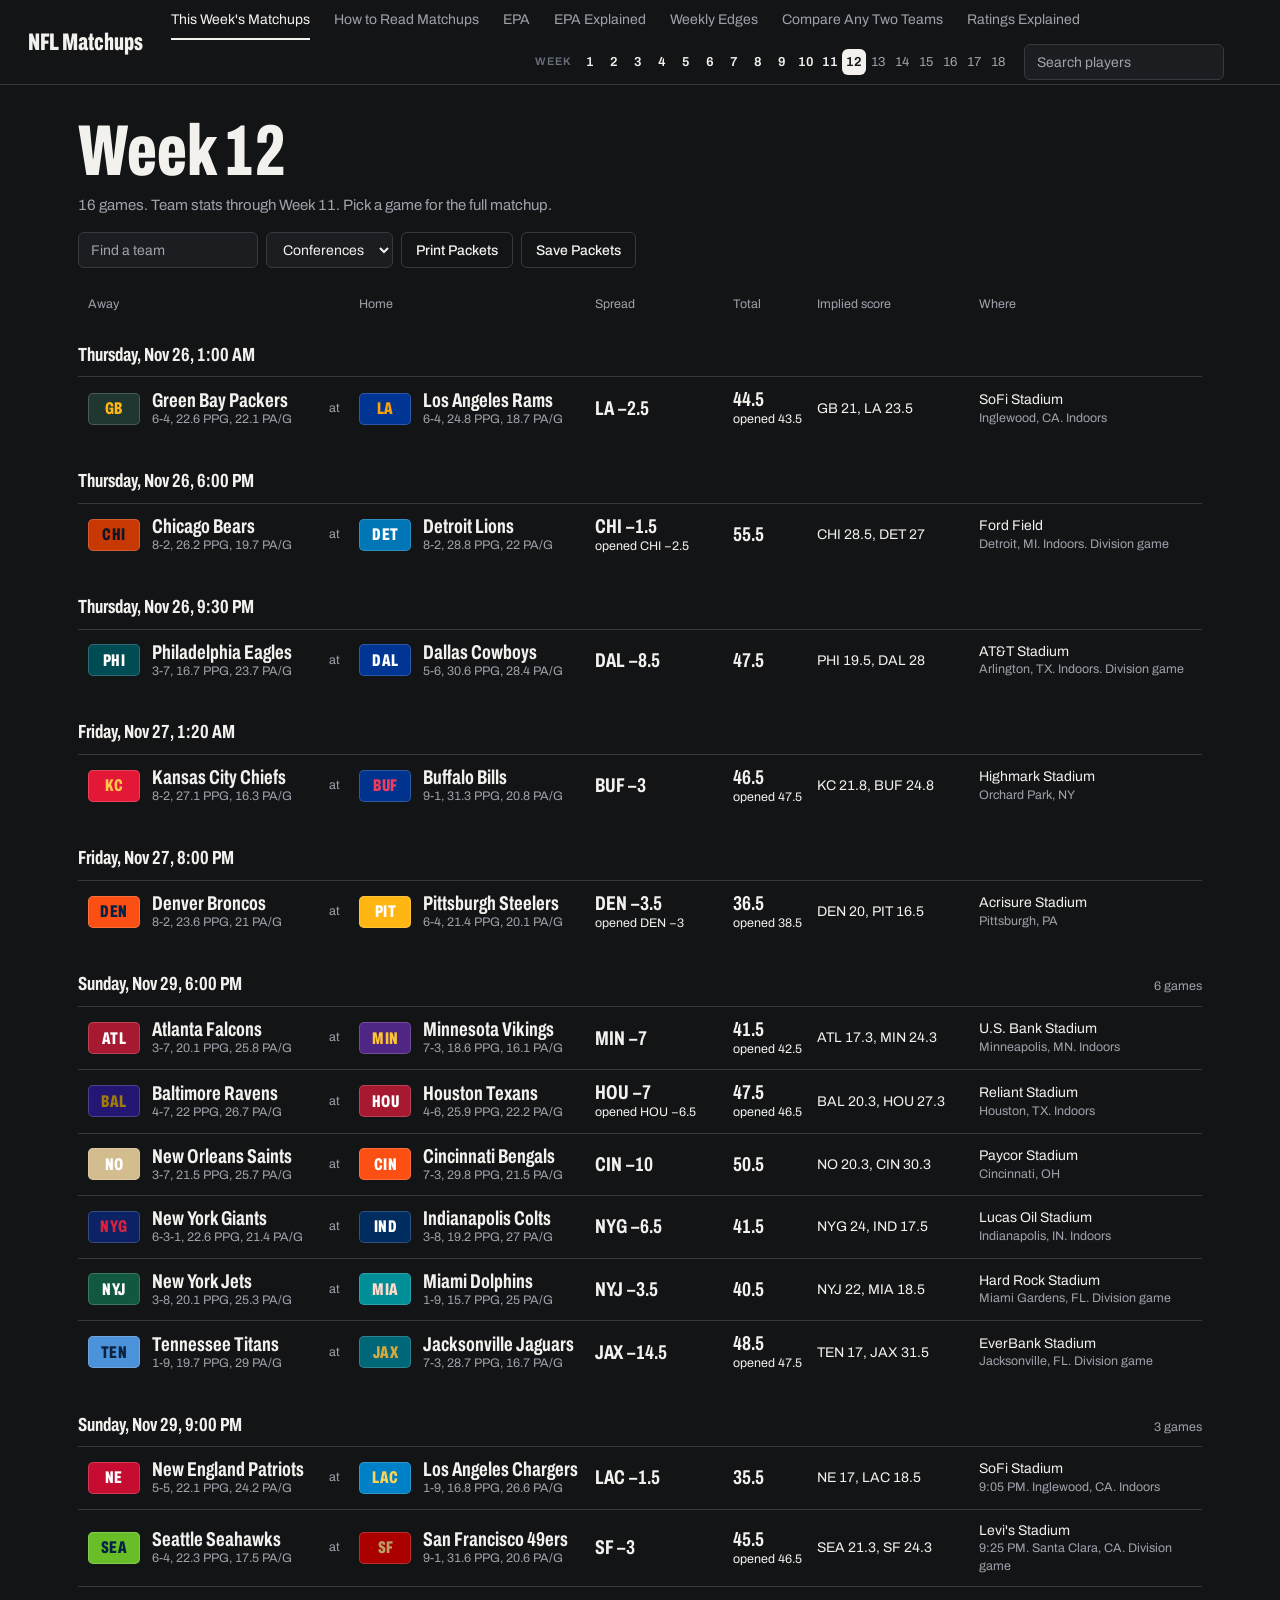
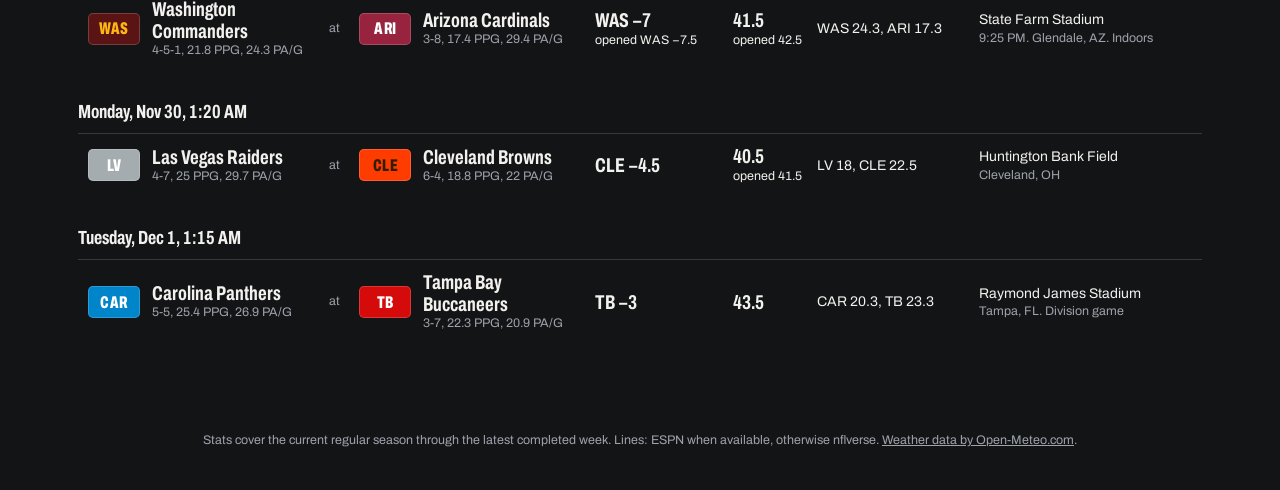
==== commit 1880aaf4: "Phone layout, step 1: menu top bar and game cards on This Week's Matchups At 760px and under: the pa" ====
--- a/index.html
+++ b/index.html
@@ -21,7 +21,7 @@
 <link rel="preconnect" href="https://fonts.googleapis.com">
 <link rel="preconnect" href="https://fonts.gstatic.com" crossorigin>
 <link rel="stylesheet" href="https://fonts.googleapis.com/css2?family=Archivo:wdth,wght@62..125,400..800&display=swap">
-<link rel="stylesheet" href="style.css?v=202611231915">
+<link rel="stylesheet" href="style.css?v=202611252130">
 </head>
 <body data-page="week">
 <script src="/site-bar.js"></script>
@@ -37,6 +37,7 @@
     <a href="ratings.html"><span class="nav-full">Ratings Explained</span><span class="nav-short">Ratings</span></a>
   </nav>
 </header>
+<script src="phonebar.js?v=202611252130"></script>
 
 <main id="app">
   <section class="week-head">
@@ -63,7 +64,7 @@
 </footer>
 
 <script src="teamcolors.js?v=202610191900"></script>
-<script src="common.js?v=202611231915"></script>
+<script src="common.js?v=202611252130"></script>
 <script src="live.js?v=202610041900"></script>
 <script src="weather.js?v=202611161410"></script>
 <script src="matchups.js?v=202611011530"></script>
--- a/style.css
+++ b/style.css
@@ -1312,3 +1312,59 @@
 .bet-fold-note { font-size: 0.875rem; color: var(--accent); }
 .bet-fold[open] .bet-fold-note { visibility: hidden; }
 .bet-fold .bet-caution { margin: 10px 0 14px; }
+
+/* ---------- Phone layout (760px and under), screen only ----------
+   Top bar: the page links fold into a menu button and the player search opens from a
+   search button (phonebar.js); the week strip stays on screen. The links are hidden only
+   once phonebar.js has run (.has-phone-bar). This Week's Matchups: one card per game.
+   Desktop and print are not touched by anything in this block. */
+.phone-tools, .phone-extra { display: none; }
+@media screen and (max-width: 760px) {
+  .topbar.has-phone-bar { padding: 4px 8px 0 16px; align-items: center; }
+  .has-phone-bar .phone-tools { display: flex; grid-column: 2; grid-row: 1; }
+  .pt-btn { display: inline-flex; align-items: center; justify-content: center; width: 44px; height: 44px; padding: 0; background: none; border: 0; border-radius: 8px; color: var(--text); cursor: pointer; }
+  .pt-btn[aria-expanded="true"] { background: var(--panel-alt); }
+  .has-phone-bar .topnav { flex-direction: column; flex-wrap: nowrap; align-items: stretch; gap: 0; padding-right: 8px; }
+  .has-phone-bar .topnav > a { display: none; order: 0; height: 48px; font-size: 1rem; border: 0; border-top: 1px solid var(--hair); }
+  .has-phone-bar .topnav > a.active { font-weight: 700; }
+  .has-phone-bar.menu-open .topnav > a { display: flex; }
+  .has-phone-bar .topnav .nav-full, .has-phone-bar .topnav.nav-tight .nav-full { display: inline; }
+  .has-phone-bar .topnav .nav-short, .has-phone-bar .topnav.nav-tight .nav-short { display: none; }
+  .has-phone-bar.menu-open .phone-extra:not(:empty) { display: flex; order: 1; gap: 8px; padding: 10px 0 12px; border-top: 1px solid var(--hair); }
+  .has-phone-bar .navtools { order: 2; flex: 0 0 auto; width: 100%; }
+  .has-phone-bar .weeknav { flex: 0 0 auto; width: 100%; }
+  .has-phone-bar .topnav .weeknav a { min-width: 40px; height: 40px; }
+  .has-phone-bar .psearch, .has-phone-bar .navtools .psearch { display: none; }
+  .has-phone-bar.search-open .psearch, .has-phone-bar.search-open .navtools .psearch { display: block; }
+
+  .week-head { gap: 12px; margin-bottom: 4px; }
+  .week-title { font-size: 2.75rem; }
+  /* Print / Save Packets start from the menu; the buttons come back while games are being picked */
+  .has-phone-bar ~ main .week-filters .packet-actions { display: none; }
+  .has-phone-bar ~ main .week-filters .packet-actions:has(.pk-active),
+  .has-phone-bar ~ main .week-filters .packet-actions:has(.packet-status:not(:empty)) { display: inline-flex; }
+  .week-filters .packet-actions[hidden] { display: none; }
+
+  .day-label { padding: 22px 0 0; }
+  .game-row {
+    margin-top: 10px;
+    padding: 12px 14px;
+    gap: 8px 12px;
+    background: var(--panel);
+    border: 1px solid var(--border);
+    border-radius: 10px;
+  }
+  .game-row:hover { background: var(--panel); }
+  .game-row:active { background: var(--panel-alt); }
+  .gr-sub { font-size: 0.8125rem; }
+  .gr-spread::before, .gr-total::before { display: block; font-size: 0.75rem; line-height: 1.2; color: var(--text-dim); }
+  .gr-spread::before { content: "Spread"; }
+  .gr-total::before { content: "Total"; }
+  .ou-pre { display: none; }
+  .gr-spread .gr-big, .gr-total .gr-big { font-size: 1.375rem; color: inherit; }
+  .gr-implied { margin-top: 4px; padding-top: 8px; border-top: 1px solid var(--hair); font-size: 0.8125rem; color: var(--text); }
+  .gr-implied:empty { display: none; }
+  .gr-where { font-size: 0.8125rem; }
+  .gr-board { font-size: 0.8125rem; }
+  .gr-board .vb-bet { font-size: 0.75rem; }
+}
